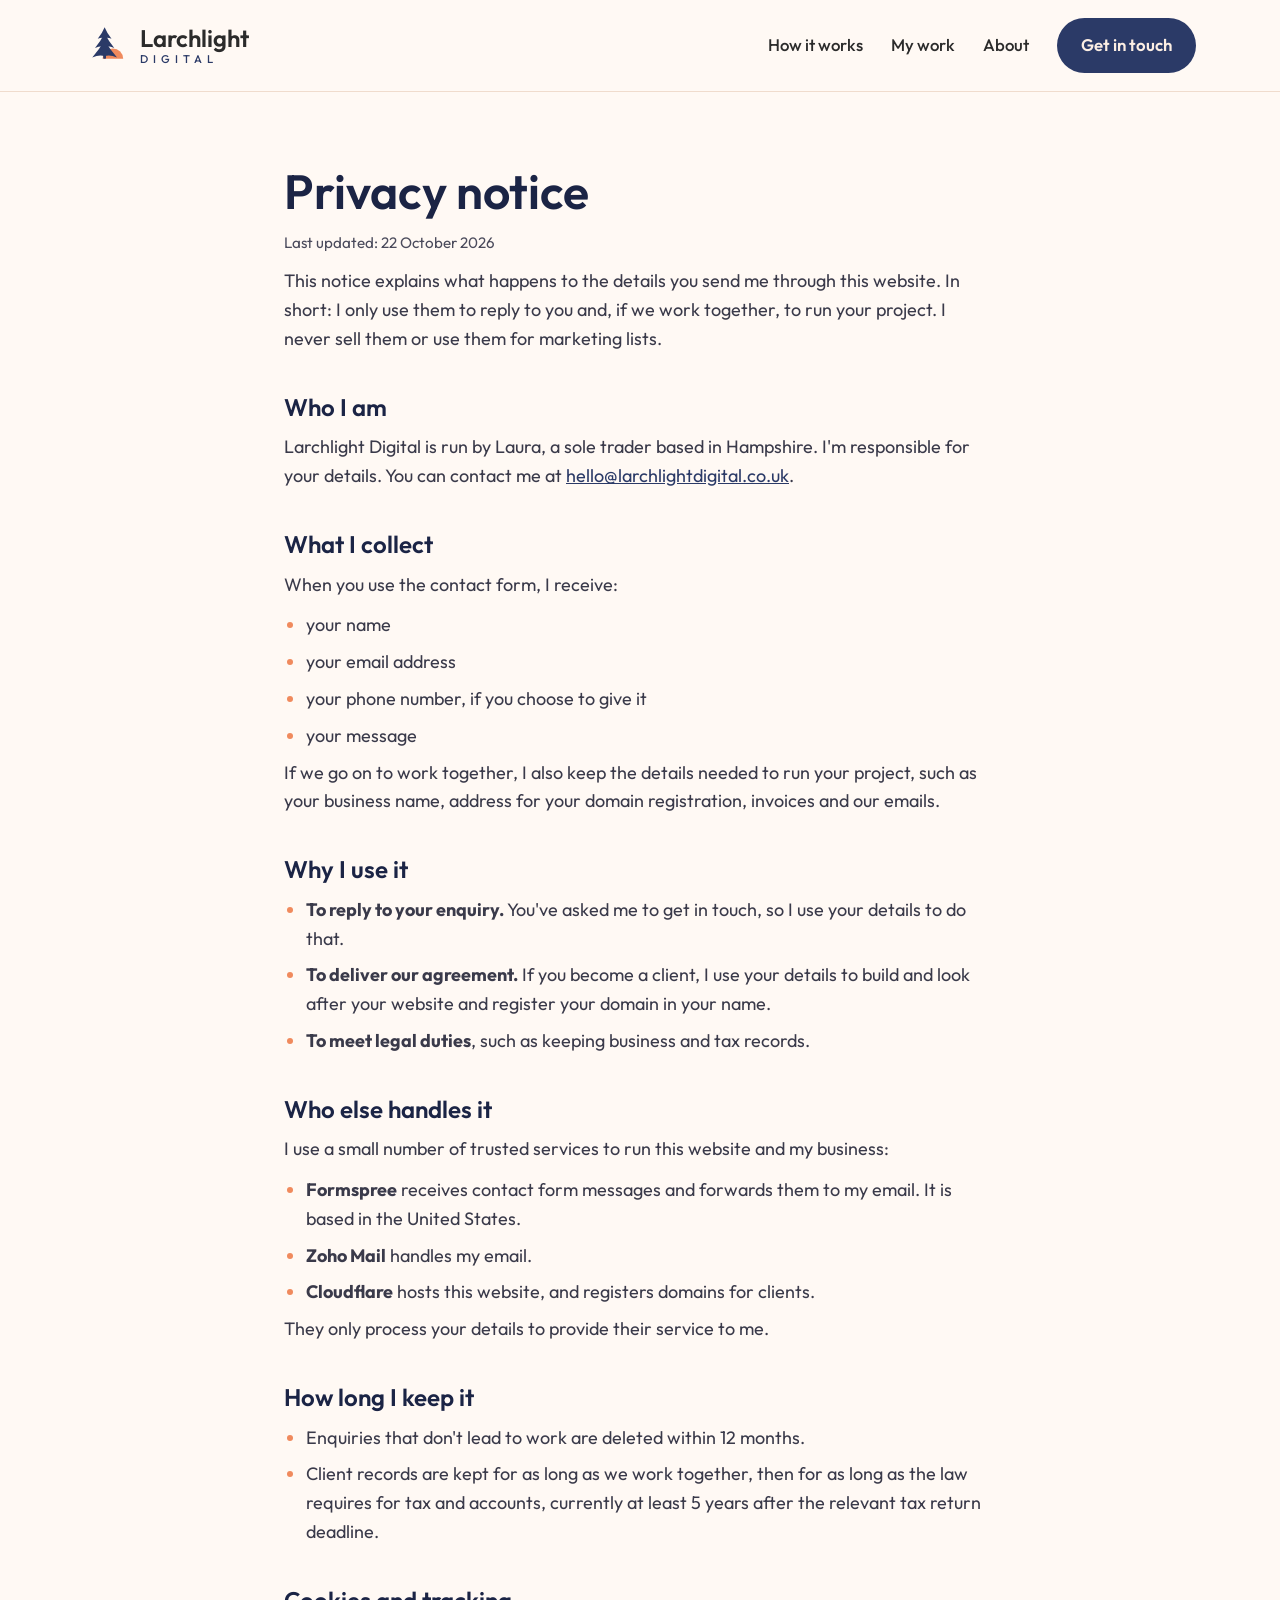
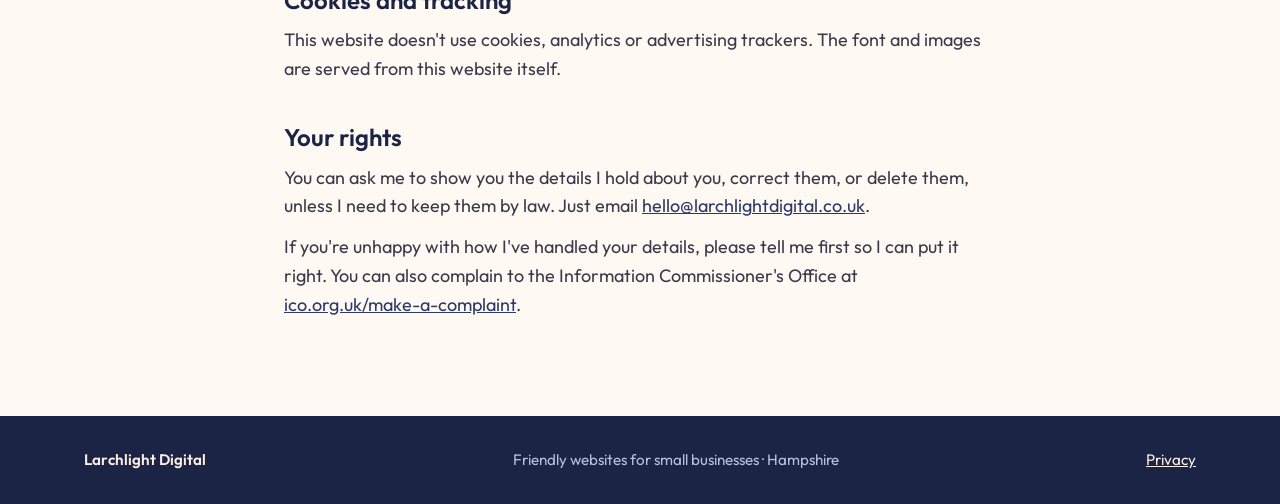
==== privacy.html @ 8c5fe825 "Add privacy notice and self-host the Outfit font Removes the Google Fonts connection so the site mak" ====
<!doctype html>
<html lang="en-GB">
<head>
  <meta charset="utf-8">
  <meta name="viewport" content="width=device-width, initial-scale=1">
  <title>Privacy notice – Larchlight Digital</title>
  <meta name="description" content="How Larchlight Digital uses the details you send through this website.">
  <link rel="icon" href="/favicon.svg" type="image/svg+xml">
  <link rel="stylesheet" href="/styles.css">
</head>
<body>
  <a class="skip-link" href="#main">Skip to content</a>

  <header class="site-header">
    <div class="container header-inner">
      <a href="/" class="brand" aria-label="Larchlight Digital, home">
        <svg class="brand-mark" width="44" height="44" viewBox="0 0 64 64" aria-hidden="true">
          <path d="M27 52 A15 15 0 0 1 57 52 Z" fill="var(--autumn)"/>
          <rect x="28" y="44" width="4" height="8" rx="1" fill="var(--pine)"/>
          <path d="M30 25 Q37.5 38 48 50 Q38 45.5 30 48 Q22 45.5 12 50 Q22.5 38 30 25 Z" fill="var(--pine)"/>
          <path d="M30 15 Q35.5 26 44 36.5 Q36 32.5 30 34.5 Q24 32.5 16 36.5 Q24.5 26 30 15 Z" fill="var(--pine)"/>
          <path d="M30 6 Q33.5 14.5 40 23 Q34.5 20.5 30 22 Q25.5 20.5 20 23 Q26.5 14.5 30 6 Z" fill="var(--pine)"/>
        </svg>
        <span class="brand-text">
          <span class="brand-name">Larchlight</span>
          <span class="brand-tag">DIGITAL</span>
        </span>
      </a>
      <nav class="site-nav" aria-label="Main">
        <a href="/#how">How it works</a>
        <a href="/#work">My work</a>
        <a href="/#about">About</a>
        <a href="/#contact" class="btn btn-primary btn-small">Get in touch</a>
      </nav>
    </div>
  </header>

  <main id="main" class="page">
    <div class="container">
      <h1>Privacy notice</h1>
      <p class="updated">Last updated: 22 October 2026</p>

      <p>This notice explains what happens to the details you send me through this website. In short: I only use them to reply to you and, if we work together, to run your project. I never sell them or use them for marketing lists.</p>

      <h2>Who I am</h2>
      <p>Larchlight Digital is run by Laura, a sole trader based in Hampshire. I'm responsible for your details. You can contact me at <a href="mailto:hello@larchlightdigital.co.uk">hello@larchlightdigital.co.uk</a>.</p>

      <h2>What I collect</h2>
      <p>When you use the contact form, I receive:</p>
      <ul>
        <li>your name</li>
        <li>your email address</li>
        <li>your phone number, if you choose to give it</li>
        <li>your message</li>
      </ul>
      <p>If we go on to work together, I also keep the details needed to run your project, such as your business name, address for your domain registration, invoices and our emails.</p>

      <h2>Why I use it</h2>
      <ul>
        <li><strong>To reply to your enquiry.</strong> You've asked me to get in touch, so I use your details to do that.</li>
        <li><strong>To deliver our agreement.</strong> If you become a client, I use your details to build and look after your website and register your domain in your name.</li>
        <li><strong>To meet legal duties</strong>, such as keeping business and tax records.</li>
      </ul>

      <h2>Who else handles it</h2>
      <p>I use a small number of trusted services to run this website and my business:</p>
      <ul>
        <li><strong>Formspree</strong> receives contact form messages and forwards them to my email. It is based in the United States.</li>
        <li><strong>Zoho Mail</strong> handles my email.</li>
        <li><strong>Cloudflare</strong> hosts this website, and registers domains for clients.</li>
      </ul>
      <p>They only process your details to provide their service to me.</p>

      <h2>How long I keep it</h2>
      <ul>
        <li>Enquiries that don't lead to work are deleted within 12 months.</li>
        <li>Client records are kept for as long as we work together, then for as long as the law requires for tax and accounts, currently at least 5 years after the relevant tax return deadline.</li>
      </ul>

      <h2>Cookies and tracking</h2>
      <p>This website doesn't use cookies, analytics or advertising trackers. The font and images are served from this website itself.</p>

      <h2>Your rights</h2>
      <p>You can ask me to show you the details I hold about you, correct them, or delete them, unless I need to keep them by law. Just email <a href="mailto:hello@larchlightdigital.co.uk">hello@larchlightdigital.co.uk</a>.</p>
      <p>If you're unhappy with how I've handled your details, please tell me first so I can put it right. You can also complain to the Information Commissioner's Office at <a href="https://ico.org.uk/make-a-complaint/" rel="noopener">ico.org.uk/make-a-complaint</a>.</p>
    </div>
  </main>

  <footer class="site-footer">
    <div class="container footer-inner">
      <span class="footer-name">Larchlight Digital</span>
      <span>Friendly websites for small businesses · Hampshire</span>
      <a class="footer-link" href="/privacy">Privacy</a>
    </div>
  </footer>
</body>
</html>
---- styles.css ----
/* Outfit font, self-hosted (SIL Open Font License, see fonts/OFL.txt) */
@font-face { font-family: 'Outfit'; font-style: normal; font-weight: 400; font-display: swap; src: url('/fonts/outfit-latin-400-normal.woff2') format('woff2'); }
@font-face { font-family: 'Outfit'; font-style: normal; font-weight: 500; font-display: swap; src: url('/fonts/outfit-latin-500-normal.woff2') format('woff2'); }
@font-face { font-family: 'Outfit'; font-style: normal; font-weight: 600; font-display: swap; src: url('/fonts/outfit-latin-600-normal.woff2') format('woff2'); }
@font-face { font-family: 'Outfit'; font-style: normal; font-weight: 700; font-display: swap; src: url('/fonts/outfit-latin-700-normal.woff2') format('woff2'); }

/* Larchlight Digital – brand tokens */
:root {
  /* Sunset palette */
  --pine: #2B3A67;         /* Dusk – main brand blue */
  --pine-deep: #1B2445;    /* Night */
  --autumn: #F08A5D;       /* Sunset coral */
  --autumn-text: #B4472B;  /* darker coral for text on light backgrounds */
  --sand: #FCEEE3;         /* Blush */
  --charcoal: #2B2B2B;
  --paper: #FFF9F4;
  --white: #FFFFFF;
  --line: #F0DCCD;
  --muted: #4B4B5C;
  --on-pine: #D8DDF0;
  --twilight: #7B5EA7;      /* Twilight purple accent */
  --twilight-deep: #5B3F8C;
  --lavender: #EDE6F7;
  --lilac-wash: #F6F1FB;
  --lilac-line: #E6DCF2;
  --sky: linear-gradient(180deg, #B9C6EC 0%, #D9C7EE 55%, #FBD2B4 100%); /* pastel sunset sky */

  --radius: 20px;
  --max: 1160px;
  --font: 'Outfit', system-ui, -apple-system, 'Segoe UI', sans-serif;
}

*, *::before, *::after { box-sizing: border-box; }

html { scroll-behavior: smooth; }
@media (prefers-reduced-motion: reduce) { html { scroll-behavior: auto; } }

body {
  margin: 0;
  font-family: var(--font);
  font-size: 1.125rem;
  line-height: 1.6;
  color: var(--charcoal);
  background: var(--paper);
}

h1, h2, h3 { color: var(--pine-deep); font-weight: 600; line-height: 1.15; margin: 0; }
p { margin: 0; }
a { color: var(--pine); }
a:hover { color: var(--pine-deep); }

:focus-visible { outline: 3px solid var(--autumn); outline-offset: 3px; border-radius: 6px; }

.container { max-width: var(--max); margin: 0 auto; padding: 0 24px; }

.skip-link {
  position: absolute; left: 16px; top: -60px;
  background: var(--pine); color: var(--sand);
  padding: 12px 18px; border-radius: 10px; z-index: 10;
}
.skip-link:focus { top: 16px; }

/* Buttons */
.btn {
  display: inline-block;
  font: inherit; font-weight: 600;
  text-decoration: none;
  padding: 16px 28px;
  border-radius: 999px;
  border: 2px solid transparent;
  cursor: pointer;
  transition: background-color .15s, color .15s;
}
.btn-primary { background: var(--pine); color: var(--sand); }
.btn-primary:hover { background: var(--pine-deep); color: var(--sand); }
.btn-outline { border-color: var(--pine); color: var(--pine); }
.btn-outline:hover { background: var(--pine); color: var(--sand); }
.btn-small { padding: 12px 22px; }

/* Header */
.site-header { border-bottom: 1px solid var(--line); background: var(--paper); }
.header-inner {
  display: flex; flex-wrap: wrap; align-items: center; justify-content: space-between;
  gap: 16px; padding-top: 18px; padding-bottom: 18px;
}
.brand { display: flex; align-items: center; gap: 12px; text-decoration: none; color: var(--charcoal); }
.brand-text { display: flex; flex-direction: column; line-height: 1; }
.brand-name { font-weight: 600; font-size: 1.5rem; }
.brand-tag { font-size: .7rem; font-weight: 500; letter-spacing: 5px; color: var(--pine); margin-top: 4px; }

.site-nav { display: flex; flex-wrap: wrap; align-items: center; gap: 8px 28px; font-weight: 500; font-size: 1.05rem; }
.site-nav a:not(.btn) { color: var(--charcoal); text-decoration: none; padding: 10px 0; }
.site-nav a:not(.btn):hover { color: var(--pine); text-decoration: underline; text-underline-offset: 4px; }

/* Hero */
.hero { background: var(--sand); }
.hero-inner {
  display: flex; flex-wrap: wrap; align-items: center; gap: 56px;
  padding-top: 88px; padding-bottom: 96px;
}
.hero-copy { flex: 999 1 480px; min-width: 0; display: flex; flex-direction: column; gap: 24px; }
.eyebrow { font-size: .85rem; font-weight: 600; letter-spacing: 3px; text-transform: uppercase; color: var(--autumn-text); }
.hero h1 { font-size: clamp(2.4rem, 5vw, 3.75rem); line-height: 1.08; letter-spacing: -1px; }
.lede { font-size: 1.3rem; color: #3A3A4A; max-width: 560px; }
.actions { display: flex; flex-wrap: wrap; gap: 14px; margin-top: 8px; }

.hero-art {
  flex: 1 1 320px; min-width: 0; max-width: 420px; margin: 0 auto;
  aspect-ratio: 1 / 1; border-radius: 28px; overflow: hidden;
}
.hero-art svg { display: block; width: 100%; height: 100%; }

/* Sections */
.section { padding: 96px 0; }
.section-white { background: var(--lilac-wash); border-top: 1px solid var(--lilac-line); border-bottom: 1px solid var(--lilac-line); }
.section-sky { background: var(--sky); }
.section-head { display: flex; flex-direction: column; gap: 12px; max-width: 640px; margin-bottom: 48px; }
.section-head h2 { font-size: clamp(2rem, 4vw, 2.5rem); }
.section-head p { color: var(--muted); }

/* Steps */
.steps {
  list-style: none; margin: 0; padding: 0;
  display: grid; grid-template-columns: repeat(auto-fit, minmax(260px, 1fr)); gap: 24px;
}
.card {
  background: var(--white); border: 1px solid var(--line); border-radius: var(--radius);
  padding: 32px; display: flex; flex-direction: column; gap: 12px;
}
.card h3 { font-size: 1.375rem; }
.card p { color: var(--muted); }
.step-num {
  width: 48px; height: 48px; border-radius: 999px;
  background: var(--lavender); color: var(--twilight-deep);
  font-weight: 700; font-size: 1.25rem;
  display: flex; align-items: center; justify-content: center;
}

/* Work */
.work-list { display: flex; flex-direction: column; gap: 72px; }
.project { display: flex; flex-wrap: wrap; align-items: center; gap: 32px 56px; }
.project:nth-child(even) { flex-direction: row-reverse; }
.project-text { flex: 1 1 320px; min-width: 0; display: flex; flex-direction: column; gap: 12px; }
.project h3 { font-size: clamp(1.5rem, 3vw, 1.9rem); }
.project-what { color: var(--twilight-deep); font-weight: 600; }
.project-text p:not(.project-what) { color: var(--muted); }
.project ul { margin: 0; padding-left: 1.2em; color: var(--muted); }
.project li { margin-bottom: 6px; }
.project li::marker { color: var(--autumn); }
.project-link { font-weight: 600; color: var(--pine); text-underline-offset: 4px; }
.project-link:hover { color: var(--pine-deep); }

/* Live site previews: each site is rendered at 1280px wide and scaled to fit */
.preview {
  flex: 1.4 1 420px; min-width: 0;
  background: var(--white); border: 1px solid var(--lilac-line); border-radius: var(--radius);
  overflow: hidden; box-shadow: 0 18px 40px -24px rgba(43, 58, 103, .35);
}
.preview-bar {
  padding: 9px 16px; font-size: .85rem; color: var(--muted);
  background: var(--lavender); border-bottom: 1px solid var(--lilac-line);
}
.preview-screen { position: relative; aspect-ratio: 16 / 10; overflow: hidden; }
.preview iframe {
  position: absolute; top: 0; left: 0; width: 1280px; height: 800px;
  border: 0; background: var(--white); transform-origin: 0 0; pointer-events: none;
}
.preview-link { position: absolute; inset: 0; z-index: 1; }

/* About */
.about-inner { display: flex; flex-wrap: wrap; align-items: center; gap: 40px 64px; }
.about-copy { flex: 999 1 460px; min-width: 0; display: flex; flex-direction: column; gap: 18px; }
.about-copy h2 { font-size: clamp(2rem, 4vw, 2.5rem); }
.about-copy p { color: #3A3A4A; max-width: 62ch; }
.about-card {
  flex: 1 1 260px; min-width: 0; max-width: 360px;
  background: var(--sky); border-radius: 24px; padding: 32px;
  display: flex; flex-direction: column; gap: 14px;
}
.about-mark { width: 72px; height: 72px; }
.about-card h3 { font-size: 1.3rem; }
.about-card ul { margin: 0; padding-left: 1.2em; color: var(--pine-deep); font-weight: 500; }
.about-card li { margin-bottom: 6px; }
.about-card li::marker { color: var(--autumn-text); }

/* Contact */
.contact-inner { display: flex; flex-wrap: wrap; gap: 56px; }
.contact-copy { flex: 1 1 320px; min-width: 0; display: flex; flex-direction: column; gap: 16px; }
.contact-copy h2 { color: var(--pine-deep); font-size: clamp(2rem, 4vw, 2.5rem); }
.contact-copy p { color: #2E3045; }
.contact-copy a { color: var(--twilight-deep); font-weight: 600; }
.contact-copy a:hover { color: var(--pine-deep); }

.contact-form {
  flex: 999 1 420px; min-width: 0;
  background: var(--white); border-radius: 24px; padding: 32px;
  display: flex; flex-direction: column; gap: 18px;
}
.field { display: flex; flex-direction: column; gap: 6px; }
.field label { font-weight: 600; font-size: 1rem; color: var(--pine-deep); }
.field input, .field textarea {
  font: inherit; color: var(--charcoal);
  padding: 14px 16px; border-radius: 12px;
  border: 1px solid #B3907E; background: var(--white);
}
.field textarea { resize: vertical; }
.contact-form .btn { align-self: flex-start; }
.contact-form .btn:disabled { opacity: .7; cursor: wait; }
.optional { font-weight: 400; color: var(--muted); }
.form-status { margin: 0; font-weight: 500; }
.form-status:empty { display: none; }
.form-status.is-success { color: #2E6B45; }
.form-status.is-error { color: var(--autumn-text); }
.visually-hidden {
  position: absolute !important; width: 1px; height: 1px; overflow: hidden;
  clip: rect(0 0 0 0); white-space: nowrap; border: 0; padding: 0; margin: -1px;
}

/* Footer */
.site-footer { background: var(--pine-deep); color: #B8C0DC; font-size: .95rem; }
.footer-inner {
  display: flex; flex-wrap: wrap; align-items: center; justify-content: space-between;
  gap: 12px 24px; padding-top: 32px; padding-bottom: 32px;
}
.footer-name { font-weight: 600; color: var(--sand); }
.footer-story { flex-basis: 100%; font-style: italic; }

@media (max-width: 600px) {
  .hero-inner { padding-top: 56px; padding-bottom: 64px; gap: 40px; }
  .section { padding: 64px 0; }
  .contact-form { padding: 24px; }
}

/* Privacy link and notes */
.footer-link { color: var(--sand); }
.footer-link:hover { color: var(--white); }
.form-note { margin: 0; font-size: .9rem; color: var(--muted); }
.form-note a { color: var(--twilight-deep); }

/* Simple text pages (privacy) */
.page { padding: 72px 0 96px; }
.page .container { max-width: 760px; }
.page h1 { font-size: clamp(2.2rem, 5vw, 3rem); margin-bottom: 12px; }
.page h2 { font-size: 1.5rem; margin: 40px 0 12px; }
.page p, .page li { color: #3A3A4A; }
.page p + p { margin-top: 12px; }
.page ul { padding-left: 1.2em; margin: 12px 0 0; }
.page li { margin-bottom: 8px; }
.page li::marker { color: var(--autumn); }
.page .updated { color: var(--muted); font-size: .95rem; }
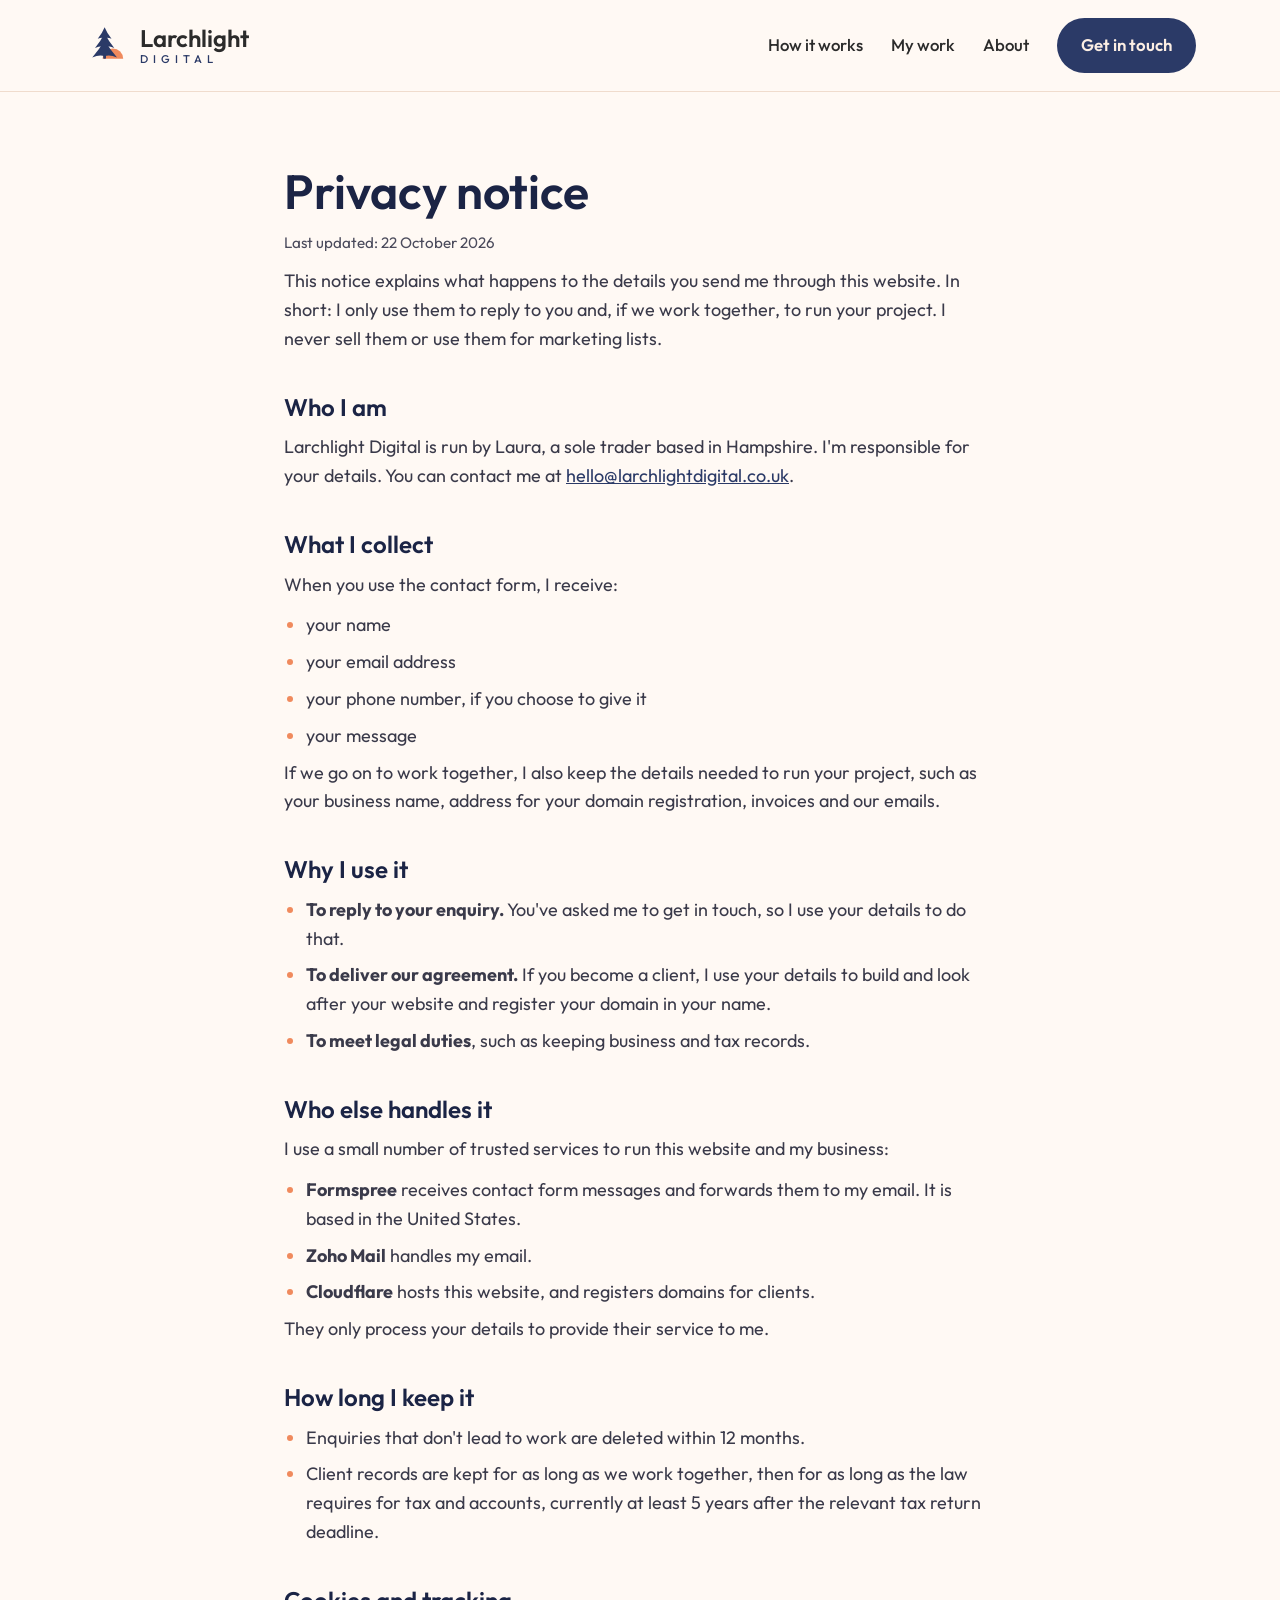
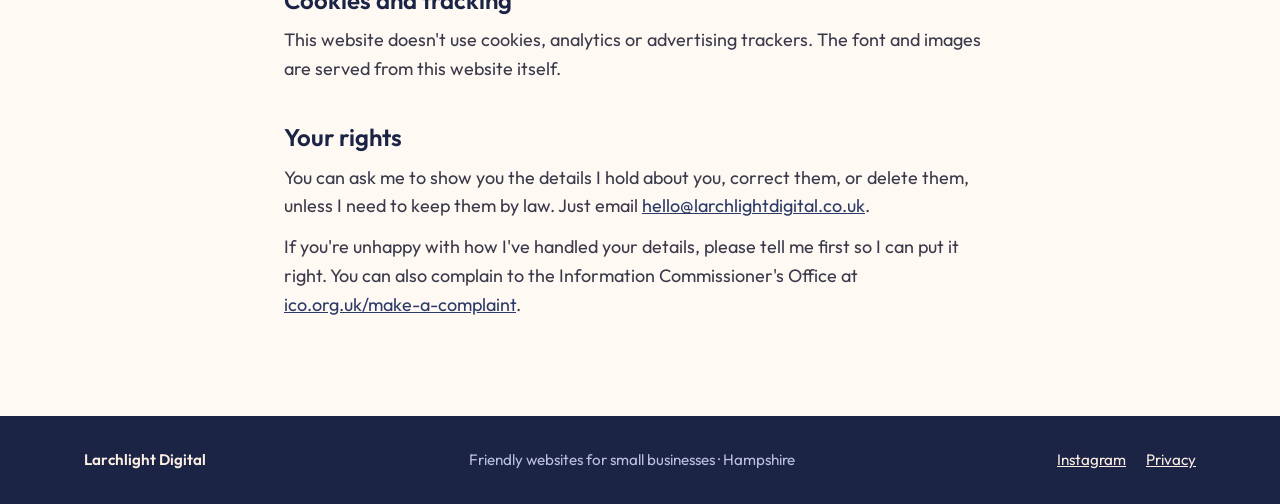
==== commit c006d6f5: "Link to Instagram Co-Authored-By: Claude Opus 5.5 <noreply@anthropic.com> Claude-Session: https://cl" ====
--- a/privacy.html
+++ b/privacy.html
@@ -5,6 +5,7 @@
   <meta name="viewport" content="width=device-width, initial-scale=1">
   <title>Privacy notice – Larchlight Digital</title>
   <meta name="description" content="How Larchlight Digital uses the details you send through this website.">
+  <link rel="canonical" href="https://larchlightdigital.co.uk/privacy">
   <link rel="icon" href="/favicon.svg" type="image/svg+xml">
   <link rel="stylesheet" href="/styles.css">
 </head>
@@ -90,7 +91,10 @@
     <div class="container footer-inner">
       <span class="footer-name">Larchlight Digital</span>
       <span>Friendly websites for small businesses · Hampshire</span>
-      <a class="footer-link" href="/privacy">Privacy</a>
+      <span class="footer-links">
+        <a class="footer-link" href="https://www.instagram.com/larchlightdigital/" rel="noopener">Instagram</a>
+        <a class="footer-link" href="/privacy">Privacy</a>
+      </span>
     </div>
   </footer>
 </body>
--- a/styles.css
+++ b/styles.css
@@ -248,3 +248,22 @@
 .page li { margin-bottom: 8px; }
 .page li::marker { color: var(--autumn); }
 .page .updated { color: var(--muted); font-size: .95rem; }
+
+/* Prices */
+.price-grid { display: grid; grid-template-columns: repeat(auto-fit, minmax(280px, 1fr)); gap: 24px; }
+.price-card {
+  background: var(--white); border: 1px solid var(--line); border-radius: var(--radius);
+  padding: 32px; display: flex; flex-direction: column; gap: 14px;
+}
+.price-card-feature { background: var(--lilac-wash); border-color: var(--lilac-line); }
+.price-card h3 { font-size: 1.4rem; }
+.price { margin: 0; display: flex; align-items: baseline; gap: 8px; }
+.price-amount { font-size: 2.6rem; font-weight: 700; color: var(--pine-deep); line-height: 1; }
+.price-unit { color: var(--muted); font-weight: 500; }
+.price-list { margin: 0; padding-left: 1.2em; color: #3A3A4A; }
+.price-list li { margin-bottom: 8px; }
+.price-list li::marker { color: var(--autumn); }
+.price-note { margin-top: auto; padding-top: 8px; font-size: .95rem; color: var(--muted); }
+.price-cta { margin-top: 32px; display: flex; flex-wrap: wrap; align-items: center; gap: 12px 24px; }
+.price-cta p { color: var(--muted); }
+.footer-links { display: flex; gap: 20px; }
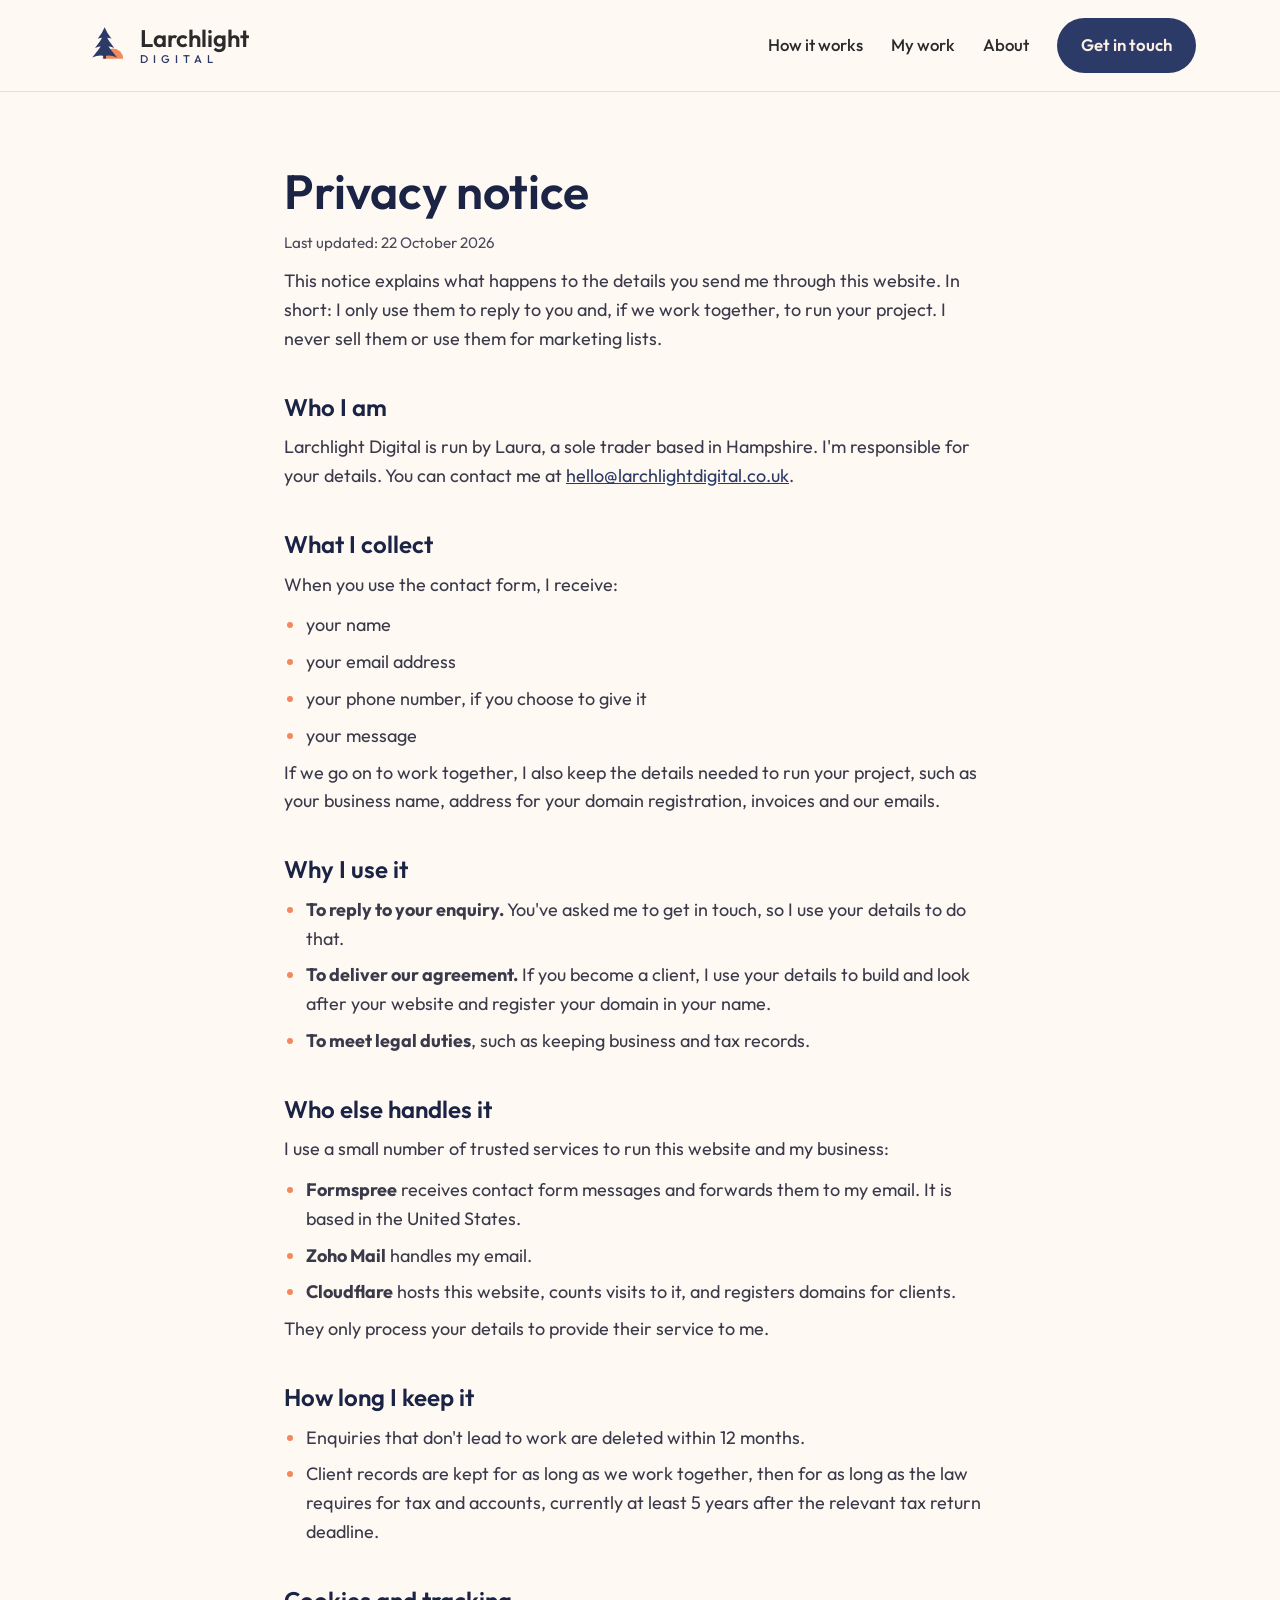
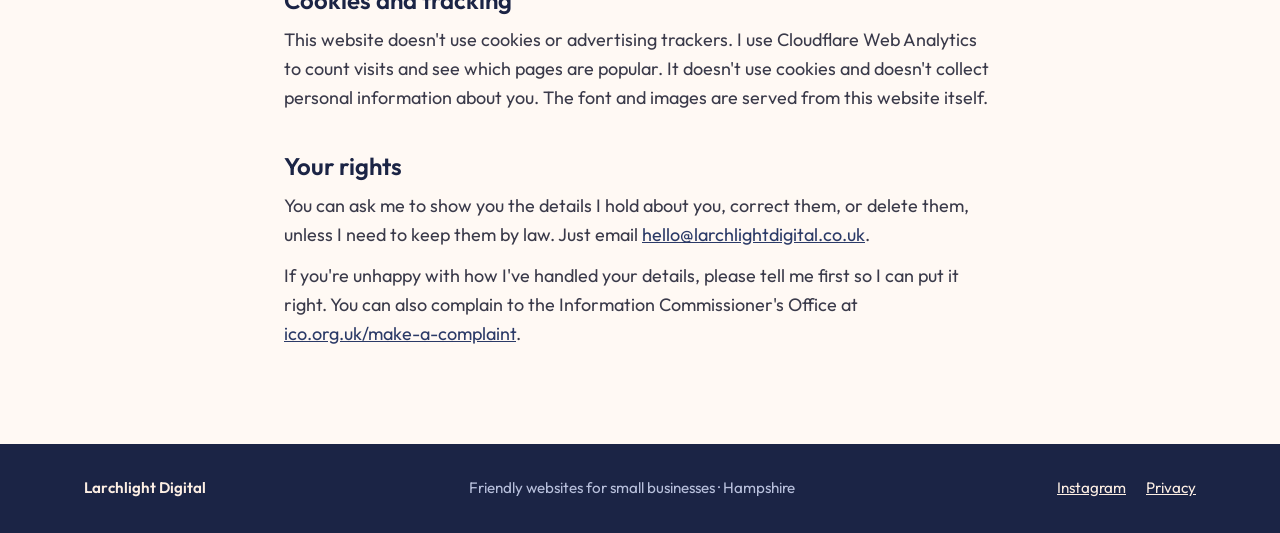
==== commit 04d76c77: "Add monthly visitor report; mention Cloudflare Web Analytics in privacy notice Co-Authored-By: Claud" ====
--- a/privacy.html
+++ b/privacy.html
@@ -68,7 +68,7 @@
       <ul>
         <li><strong>Formspree</strong> receives contact form messages and forwards them to my email. It is based in the United States.</li>
         <li><strong>Zoho Mail</strong> handles my email.</li>
-        <li><strong>Cloudflare</strong> hosts this website, and registers domains for clients.</li>
+        <li><strong>Cloudflare</strong> hosts this website, counts visits to it, and registers domains for clients.</li>
       </ul>
       <p>They only process your details to provide their service to me.</p>
 
@@ -79,7 +79,7 @@
       </ul>
 
       <h2>Cookies and tracking</h2>
-      <p>This website doesn't use cookies, analytics or advertising trackers. The font and images are served from this website itself.</p>
+      <p>This website doesn't use cookies or advertising trackers. I use Cloudflare Web Analytics to count visits and see which pages are popular. It doesn't use cookies and doesn't collect personal information about you. The font and images are served from this website itself.</p>
 
       <h2>Your rights</h2>
       <p>You can ask me to show you the details I hold about you, correct them, or delete them, unless I need to keep them by law. Just email <a href="mailto:hello@larchlightdigital.co.uk">hello@larchlightdigital.co.uk</a>.</p>
--- a/styles.css
+++ b/styles.css
@@ -267,3 +267,11 @@
 .price-cta { margin-top: 32px; display: flex; flex-wrap: wrap; align-items: center; gap: 12px 24px; }
 .price-cta p { color: var(--muted); }
 .footer-links { display: flex; gap: 20px; }
+
+.offer-badge {
+  align-self: flex-start; margin: 0;
+  background: var(--autumn); color: var(--pine-deep);
+  font-size: .85rem; font-weight: 700; letter-spacing: 1px; text-transform: uppercase;
+  padding: 6px 14px; border-radius: 999px;
+}
+.offer-note { margin: 0; font-size: .95rem; color: var(--autumn-text); font-weight: 500; }
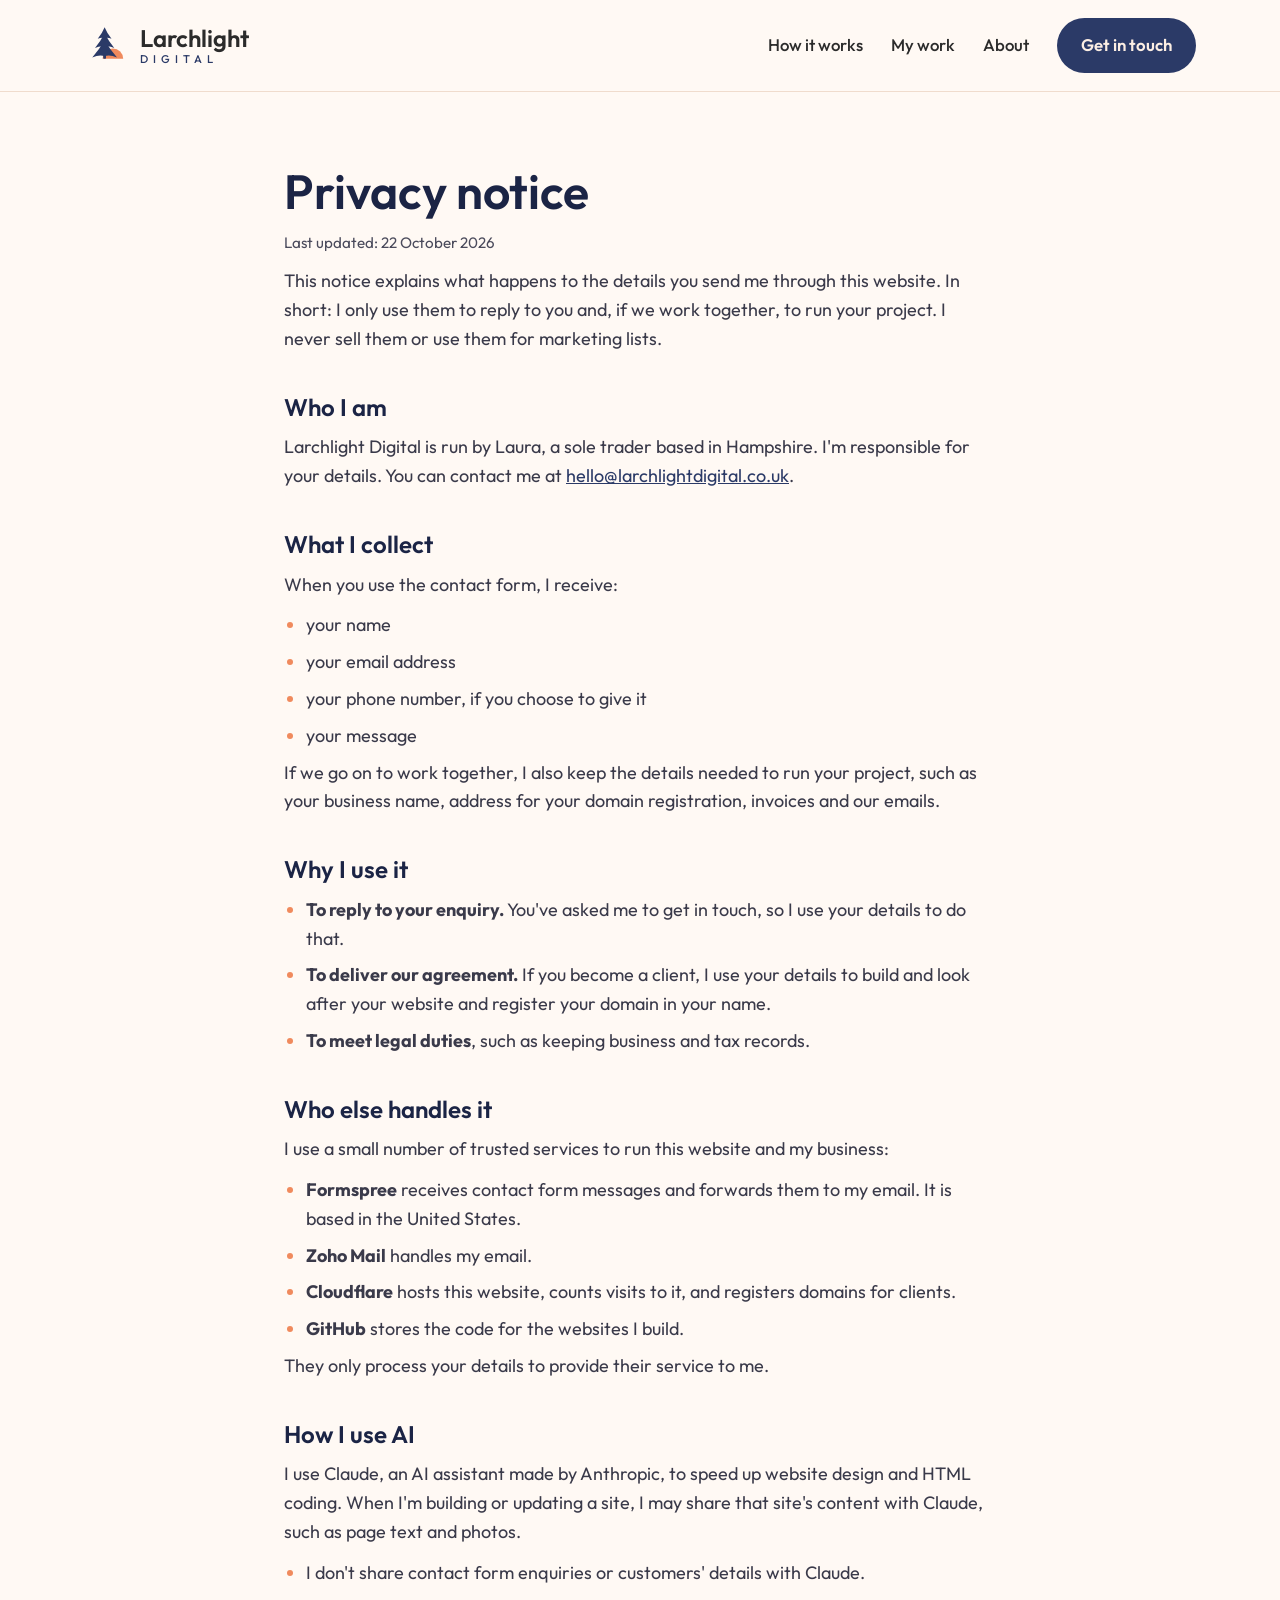
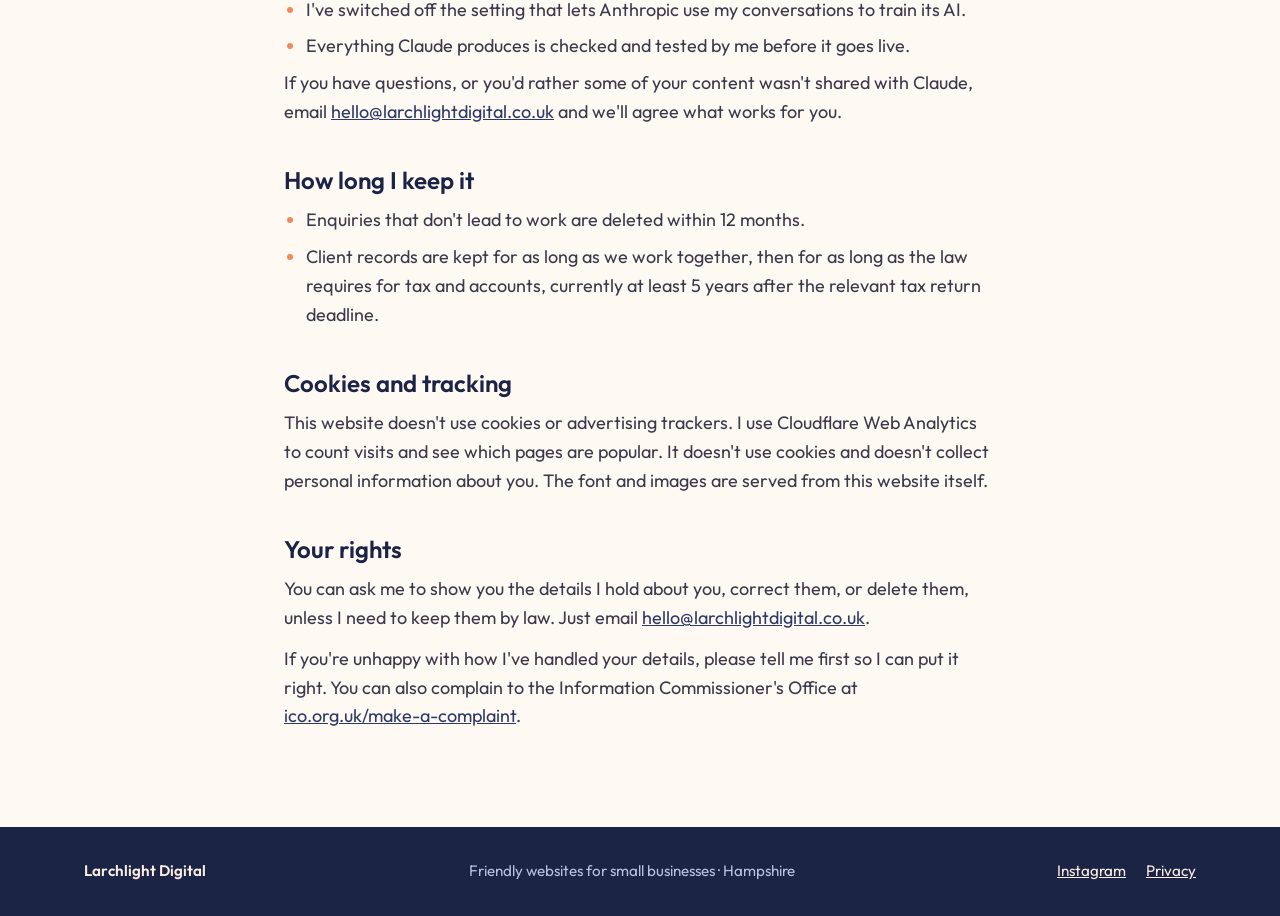
==== commit d9f4e005: "Explain how Claude is used, on the homepage and privacy notice Co-Authored-By: Claude Opus 5.5 <nore" ====
--- a/privacy.html
+++ b/privacy.html
@@ -69,8 +69,18 @@
         <li><strong>Formspree</strong> receives contact form messages and forwards them to my email. It is based in the United States.</li>
         <li><strong>Zoho Mail</strong> handles my email.</li>
         <li><strong>Cloudflare</strong> hosts this website, counts visits to it, and registers domains for clients.</li>
+        <li><strong>GitHub</strong> stores the code for the websites I build.</li>
       </ul>
       <p>They only process your details to provide their service to me.</p>
+
+      <h2>How I use AI</h2>
+      <p>I use Claude, an AI assistant made by Anthropic, to speed up website design and HTML coding. When I'm building or updating a site, I may share that site's content with Claude, such as page text and photos.</p>
+      <ul>
+        <li>I don't share contact form enquiries or customers' details with Claude.</li>
+        <li>I've switched off the setting that lets Anthropic use my conversations to train its AI.</li>
+        <li>Everything Claude produces is checked and tested by me before it goes live.</li>
+      </ul>
+      <p>If you have questions, or you'd rather some of your content wasn't shared with Claude, email <a href="mailto:hello@larchlightdigital.co.uk">hello@larchlightdigital.co.uk</a> and we'll agree what works for you.</p>
 
       <h2>How long I keep it</h2>
       <ul>
--- a/styles.css
+++ b/styles.css
@@ -275,3 +275,13 @@
   padding: 6px 14px; border-radius: 999px;
 }
 .offer-note { margin: 0; font-size: .95rem; color: var(--autumn-text); font-weight: 500; }
+
+/* AI note under How it works */
+.ai-note {
+  margin-top: 32px; padding: 28px 32px; border-radius: var(--radius);
+  background: var(--lilac-wash); border: 1px solid var(--lilac-line);
+  display: flex; flex-direction: column; gap: 10px;
+}
+.ai-note h3 { font-size: 1.3rem; }
+.ai-note p { color: var(--muted); max-width: 75ch; }
+.ai-note a { color: var(--twilight-deep); font-weight: 600; }
